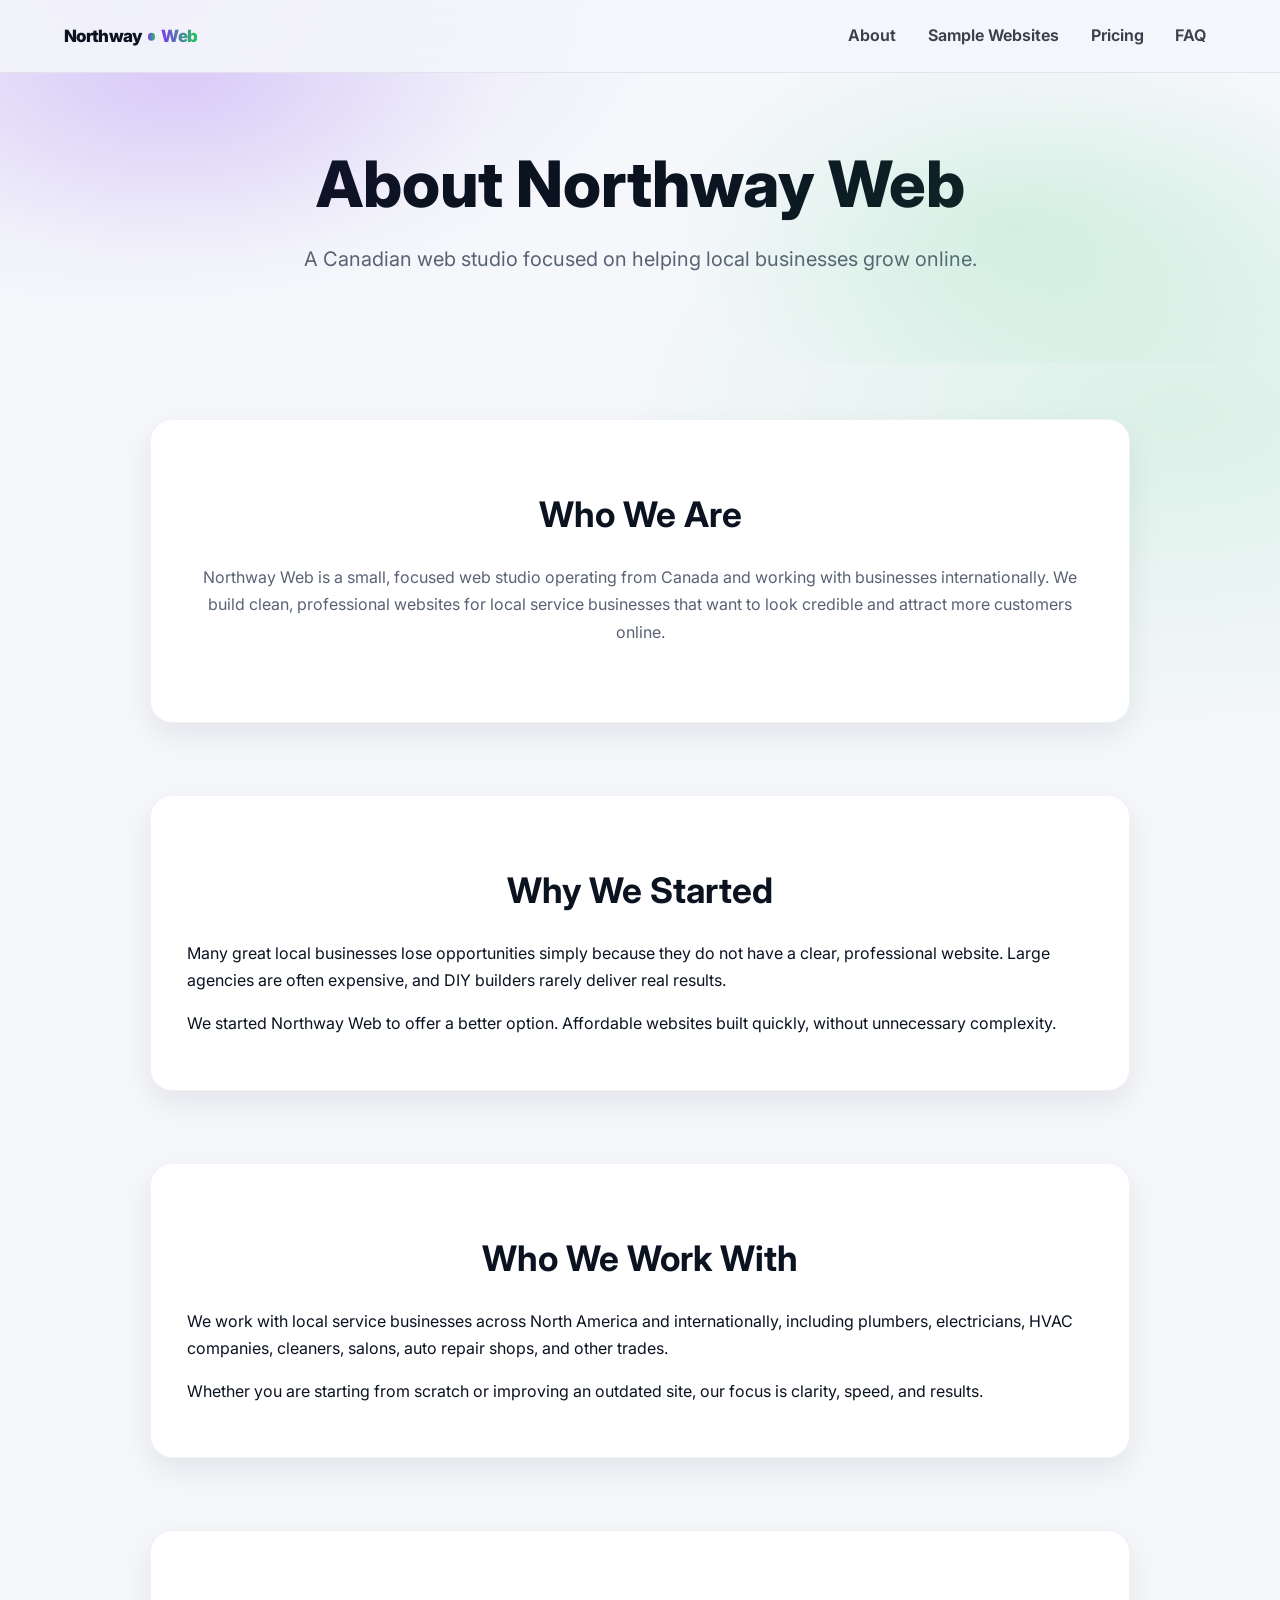
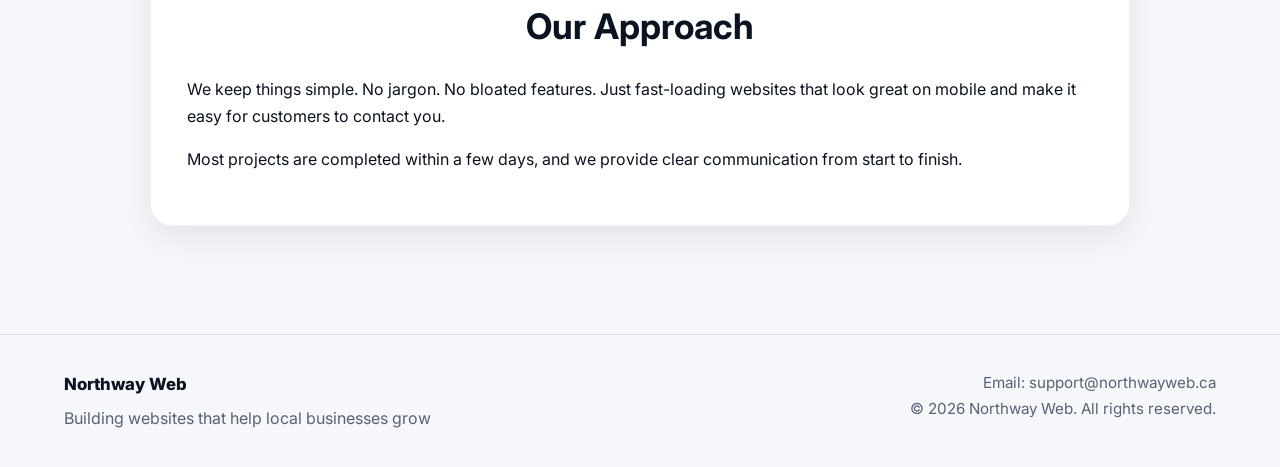
==== about.html @ 0ed3ebfa "Replace header image logo with text wordmark" ====
<!DOCTYPE html>
<html lang="en">
<head>
  <meta charset="UTF-8">
  <meta name="viewport" content="width=device-width, initial-scale=1.0">
  <title>About Us | Northway Web</title>
  <link rel="canonical" href="https://northwayweb.ca/about.html" />
  <link rel="icon" type="image/png" href="/assets/northway-logo.png" />
  <link rel="apple-touch-icon" href="/assets/northway-logo.png" />
  <link rel="stylesheet" href="css/styles.css?v=20260130-01">
</head>
<body class="about-page">

  <div class="topbar">
    <nav class="top-nav" id="site-nav">
      <div class="container top-nav-inner">
        <a href="/" class="brand-logo" aria-label="Northway Web">
          <span class="brand-wordmark" aria-hidden="true">
            <span>Northway</span>
            <span class="wm-dot"></span>
            <span class="wm-accent">Web</span>
          </span>
          <span class="visually-hidden">Northway Web</span>
        </a>

        <button class="site-nav-toggle" type="button" aria-label="Open menu" aria-expanded="false" aria-controls="site-nav-menu">
          <span class="site-nav-toggle-bars" aria-hidden="true"></span>
        </button>

        <div class="site-nav-drawer" id="site-nav-menu">
          <div class="site-nav-links" aria-label="Primary">
            <a href="/about.html">About</a>
            <a href="/#demo-websites">Sample Websites</a>
            <a href="/#pricing">Pricing</a>
            <a href="/#faq">FAQ</a>
          </div>
        </div>
      </div>
    </nav>
  </div>

  <header class="hero">
    <div class="container">
      <h1>About Northway Web</h1>
      <p class="supporting">
        A Canadian web studio focused on helping local businesses grow online.
      </p>
    </div>
  </header>

  <main>

    <section>
      <div class="container">
        <h2>Who We Are</h2>
        <p class="section-intro wide">
          Northway Web is a small, focused web studio operating from Canada and working with businesses internationally.
          We build clean, professional websites for local service businesses
          that want to look credible and attract more customers online.
        </p>
      </div>
    </section>

    <section>
      <div class="container">
        <h2>Why We Started</h2>
        <p>
          Many great local businesses lose opportunities simply because they do not
          have a clear, professional website. Large agencies are often expensive,
          and DIY builders rarely deliver real results.
        </p>
        <p>
          We started Northway Web to offer a better option.
          Affordable websites built quickly, without unnecessary complexity.
        </p>
      </div>
    </section>

    <section>
      <div class="container">
        <h2>Who We Work With</h2>
        <p>
          We work with local service businesses across North America and internationally,
          including plumbers, electricians, HVAC companies, cleaners,
          salons, auto repair shops, and other trades.
        </p>
        <p>
          Whether you are starting from scratch or improving an outdated site,
          our focus is clarity, speed, and results.
        </p>
      </div>
    </section>

    <section>
      <div class="container">
        <h2>Our Approach</h2>
        <p>
          We keep things simple. No jargon. No bloated features.
          Just fast-loading websites that look great on mobile
          and make it easy for customers to contact you.
        </p>
        <p>
          Most projects are completed within a few days,
          and we provide clear communication from start to finish.
        </p>
      </div>
    </section>

  </main>

  <footer class="footer" id="footer">
  <div class="container">
    <div class="foot">
      <div class="foot-left">
        <div class="footer-brand">Northway Web</div>
        <div class="footer-tagline">
          Building websites that help local businesses grow
        </div>
      </div>

      <div class="foot-right">
        <div class="footer-contact">Email: support@northwayweb.ca</div>
        <div class="footer-location">
          © <span id="year"></span> Northway Web. All rights reserved.
        </div>
      </div>
    </div>
  </div>
</footer>

  <script src="js/main.js?v=20260129-09"></script>
</body>
</html>
---- css/styles.css ----
/* ===============================
   Northway Web — Premium Agency CSS (FINAL)
   =============================== */

/* Fonts */
@import url('https://fonts.googleapis.com/css2?family=Inter:wght@400;500;600;700;800&display=swap');

/* Root Variables */
:root {
  --primary: #0b1220;
  --primary-dark: #071824;
  --accent: #7c3aed;
  --accent-dark: #5b21b6;
  --accent-rgb: 124, 58, 237;
  --accent2: #22c55e;
  --accent2-rgb: 34, 197, 94;
  --bg: #f5f7fb;
  --surface: rgba(255,255,255,0.86);
  --surface-solid: #ffffff;
  --border: rgba(15,23,42,0.10);
  --white: #ffffff;
  --text: #0b1220;
  --muted: rgba(75,85,104,0.92);
  --radius: 18px;
  --shadow-sm: 0 12px 32px rgba(2,8,23,0.08);
  --shadow-md: 0 18px 50px rgba(2,8,23,0.10);
  --shadow-lg: 0 24px 70px rgba(2,8,23,0.14);
}

/* Reset */
*,
*::before,
*::after {
  box-sizing: border-box;
}

html { scroll-behavior: smooth; }

.visually-hidden {
  position: absolute !important;
  width: 1px;
  height: 1px;
  padding: 0;
  margin: -1px;
  overflow: hidden;
  clip: rect(0, 0, 0, 0);
  white-space: nowrap;
  border: 0;
}

body {
  margin: 0;
  font-family: 'Inter', system-ui, sans-serif;
  background:
    radial-gradient(900px 520px at 10% 0%, rgba(var(--accent-rgb),0.14), transparent 60%),
    radial-gradient(900px 520px at 92% 20%, rgba(var(--accent2-rgb),0.12), transparent 62%),
    var(--bg);
  color: var(--text);
  line-height: 1.7;
  -webkit-font-smoothing: antialiased;
  -moz-osx-font-smoothing: grayscale;
  text-rendering: optimizeLegibility;
}

/* Container */
.container {
  max-width: 1200px;
  margin: 0 auto;
  padding: 0 1.5rem;
}

/* ===============================
   HERO
   =============================== */
.hero {
  background: transparent;
  color: var(--text);
  text-align: left;
  padding: 4.6rem 0 3.8rem;
  position: relative;
  overflow: hidden;
}

.hero::before {
  content: "";
  position: absolute;
  inset: -30px;
  background:
    radial-gradient(520px 300px at 16% 12%, rgba(var(--accent-rgb),0.14), transparent 60%),
    radial-gradient(560px 320px at 78% 52%, rgba(var(--accent2-rgb),0.12), transparent 62%);
  pointer-events: none;
}

.hero-grid {
  display: grid;
  grid-template-columns: 1.05fr 0.95fr;
  gap: 2rem;
  align-items: center;
}

.hero-copy {
  position: relative;
  z-index: 1;
}

.hero-panel {
  position: relative;
  z-index: 1;
  width: 100%;
  max-width: 100%;
  justify-self: end;
  border-radius: calc(var(--radius) + 10px);
  border: 1px solid var(--border);
  background: linear-gradient(180deg, rgba(255,255,255,0.92), rgba(255,255,255,0.70));
  box-shadow: var(--shadow-lg);
  overflow: hidden;
  aspect-ratio: 16 / 10;
}

@media (min-width: 1100px) {
  .hero-grid.container {
    max-width: 1320px;
  }

  .hero-panel {
    width: calc(100% + 56px);
    transform: translateX(28px);
  }
}

.hero-panel::before {
  content: "";
  position: absolute;
  inset: 0;
  background:
    radial-gradient(420px 220px at 22% 12%, rgba(var(--accent-rgb),0.16), transparent 62%),
    radial-gradient(420px 240px at 78% 74%, rgba(var(--accent2-rgb),0.12), transparent 62%);
  opacity: 0.95;
  pointer-events: none;
}

.hero-mock {
  position: absolute;
  left: 50%;
  top: 50%;
  width: calc(100% - 36px);
  aspect-ratio: 16 / 10;
  transform: translate(-50%, -50%);
  border-radius: 22px;
  border: 1px solid rgba(15,23,42,0.10);
  background:
    linear-gradient(180deg, rgba(255,255,255,0.92), rgba(255,255,255,0.62));
  box-shadow: 0 18px 60px rgba(2,8,23,0.14);
  overflow: hidden;
  transition: opacity 420ms ease;
}

.hero-panel.has-hero-images .hero-mock {
  opacity: 0;
}

.hero-rotator {
  position: absolute;
  left: 50%;
  top: 50%;
  width: calc(100% - 36px);
  aspect-ratio: 16 / 10;
  transform: translate(-50%, -50%);
  border-radius: 22px;
  overflow: hidden;
  border: 1px solid rgba(15,23,42,0.10);
  z-index: 0;
  background: rgba(255,255,255,0.65);
}

.hero-rotator::after {
  content: "";
  position: absolute;
  inset: 0;
  background:
    radial-gradient(520px 240px at 20% 20%, rgba(var(--accent-rgb),0.16), transparent 60%),
    radial-gradient(520px 240px at 80% 70%, rgba(var(--accent2-rgb),0.12), transparent 60%);
  pointer-events: none;
  opacity: 0.65;
}

.hero-rotator-img {
  position: absolute;
  inset: 0;
  width: 100%;
  height: 100%;
  object-fit: cover;
  opacity: 0;
  transition: opacity 900ms ease;
}

.hero-rotator-img.is-active {
  opacity: 1;
}

.hero-mock::before {
  content: "";
  position: absolute;
  inset: 0;
  background:
    radial-gradient(520px 220px at 20% 20%, rgba(var(--accent2-rgb),0.12), transparent 60%),
    radial-gradient(520px 240px at 80% 70%, rgba(var(--accent-rgb),0.14), transparent 60%);
  pointer-events: none;
}

.hero-mock .mock-top {
  height: 46px;
  border-bottom: 1px solid rgba(15,23,42,0.08);
  background: rgba(255,255,255,0.70);
}

.hero-mock .mock-body {
  padding: 18px;
  display: grid;
  gap: 12px;
}

.hero-mock .mock-line {
  height: 12px;
  border-radius: 999px;
  background: rgba(15,23,42,0.10);
}

.hero-mock .mock-line.short { width: 58%; }
.hero-mock .mock-line.med { width: 78%; }
.hero-mock .mock-line.long { width: 92%; }

.topbar {
  position: -webkit-sticky;
  position: sticky;
  top: 0;
  left: 0;
  right: 0;
  z-index: 60;
  width: 100%;
  backdrop-filter: blur(12px);
  background: rgba(245,247,251,0.78);
  border-bottom: 1px solid rgba(15,23,42,0.08);
}

.top-nav {
  position: relative;
  padding: 0.95rem 0;
}

.top-nav-inner {
  display: flex;
  align-items: center;
  justify-content: space-between;
  gap: 1rem;
}

.site-nav-drawer {
  display: flex;
  align-items: center;
  justify-content: flex-end;
}

.site-nav-links {
  display: flex;
  align-items: center;
  gap: 0.75rem;
}

.site-nav-links a {
  color: rgba(11,18,32,0.80);
  text-decoration: none;
  font-weight: 650;
  padding: 0.38rem 0.55rem;
  border-radius: 12px;
  background: transparent;
  border: 1px solid transparent;
}

.site-nav-links a:hover,
.site-nav-links a:focus-visible {
  background: rgba(255,255,255,0.70);
  border-color: rgba(15,23,42,0.12);
  outline: none;
}

.site-nav-toggle {
  display: none;
  align-items: center;
  justify-content: center;
  width: 46px;
  height: 46px;
  border-radius: 16px;
  border: 1px solid rgba(15,23,42,0.14);
  background: rgba(255,255,255,0.76);
  padding: 0;
  cursor: pointer;
}

.site-nav-toggle:hover {
  box-shadow: 0 14px 38px rgba(2,8,23,0.10);
}

.site-nav-toggle-bars {
  position: relative;
  width: 20px;
  height: 2px;
  background: rgba(11,18,32,0.86);
  border-radius: 999px;
  transition: background 180ms ease;
}

.site-nav-toggle-bars::before,
.site-nav-toggle-bars::after {
  content: "";
  position: absolute;
  left: 0;
  width: 20px;
  height: 2px;
  background: rgba(11,18,32,0.86);
  border-radius: 999px;
  transition: transform 180ms ease, top 180ms ease;
}

.site-nav-toggle-bars::before { top: -6px; }
.site-nav-toggle-bars::after { top: 6px; }

#site-nav.is-open .site-nav-toggle-bars { background: transparent; }
#site-nav.is-open .site-nav-toggle-bars::before { top: 0; transform: rotate(45deg); }
#site-nav.is-open .site-nav-toggle-bars::after { top: 0; transform: rotate(-45deg); }

.nav-actions {
  display: flex;
  align-items: center;
  justify-content: flex-end;
  gap: 1rem;
}

.brand-logo {
  color: var(--text);
  text-decoration: none;
  font-weight: 800;
  letter-spacing: -0.03em;
  white-space: nowrap;
  padding: 0.2rem 0;
  border-radius: 12px;
  background: transparent;
  border: 0;
  line-height: 1.1;
  display: inline-flex;
  align-items: center;
  justify-self: start;
  align-self: center;
  gap: 0.55rem;
}

.brand-wordmark {
  display: inline-flex;
  align-items: baseline;
  gap: 0.38rem;
  font-size: 1.06rem;
  font-weight: 850;
  letter-spacing: -0.04em;
}

.brand-wordmark .wm-accent {
  background: linear-gradient(90deg, var(--accent), rgba(var(--accent2-rgb), 1));
  -webkit-background-clip: text;
  background-clip: text;
  color: transparent;
}

.brand-wordmark .wm-dot {
  display: inline-block;
  width: 0.45em;
  height: 0.45em;
  border-radius: 999px;
  background: linear-gradient(90deg, var(--accent), rgba(var(--accent2-rgb), 1));
  transform: translateY(-0.08em);
}

.brand-logo-img {
  width: 38px;
  height: 38px;
  display: block;
  border-radius: 10px;
}

.brand-logo:hover,
.brand-logo:focus-visible {
  box-shadow: 0 14px 38px rgba(2,8,23,0.10);
  outline: none;
}

.nav-btn {
  padding: 0.55rem 1.4rem;
  border-radius: 999px;
  background: rgba(255,255,255,0.12);
  color: white;
  font-weight: 600;
  border: 2px solid rgba(255,255,255,0.25);
  text-decoration: none;
  transition: all 0.25s ease;
  min-width: 112px;
  text-align: center;
  line-height: 1.15;
  display: inline-flex;
  align-items: center;
  justify-content: center;
  height: 40px;
}

.nav-btn:hover,
.nav-btn:focus-visible {
  background: var(--accent);
  border-color: var(--accent-dark);
  outline: none;
}

@media (max-width: 600px) {
  .top-nav {
    padding: 0.85rem 0;
  }

  .brand-logo {
    font-size: 0.98rem;
    padding: 0.2rem 0;
  }

  .brand-wordmark {
    font-size: 1.02rem;
  }

  .brand-logo-img {
    width: 34px;
    height: 34px;
  }

  .top-nav-inner {
    display: grid;
    grid-template-columns: 1fr auto;
    align-items: center;
    gap: 0.75rem;
  }

  .site-nav-toggle {
    display: inline-flex;
  }

  .site-nav-drawer {
    grid-column: 1 / -1;
    display: none;
    padding: 0.85rem 0 0.25rem;
    margin-top: 0.35rem;
    border-top: 1px solid rgba(15,23,42,0.10);
    flex-direction: column;
    align-items: center;
    gap: 0.8rem;
  }

  #site-nav.is-open .site-nav-drawer {
    display: flex;
  }

  .site-nav-links {
    flex-direction: column;
    align-items: center;
    width: 100%;
    gap: 0.65rem;
  }
}

.hero h1 {
  font-size: clamp(2.4rem, 5vw, 4rem);
  font-weight: 800;
  line-height: 1.18;
  max-width: 900px;
  margin: 0 0 1.25rem;
}

.hero .supporting {
  font-size: 1.25rem;
  color: rgba(75,85,104,0.92);
  max-width: 760px;
  margin: 0 0 1.65rem;
}

@media (min-width: 901px) {
  .about-page header.hero {
    text-align: center;
  }

  .about-page header.hero h1,
  .about-page header.hero .supporting {
    margin-left: auto;
    margin-right: auto;
    text-align: center;
  }
}

/* CTA */
.cta-group {
  display: flex;
  justify-content: flex-start;
  gap: 1.2rem;
  flex-wrap: wrap;
}

.cta-primary,
.cta-secondary {
  padding: 1rem 2.4rem;
  border-radius: 999px;
  font-weight: 600;
  text-decoration: none;
  transition: all 0.3s ease;
}

.cta-primary {
  background: linear-gradient(135deg, var(--accent), var(--accent2));
  color: white;
  box-shadow: 0 18px 48px rgba(var(--accent-rgb),0.18);
}

button.cta-primary {
  cursor: pointer;
}

.cta-primary:hover {
  transform: translateY(-3px);
}

.cta-secondary {
  border: 1px solid rgba(15,23,42,0.14);
  color: rgba(11,18,32,0.88);
  background: rgba(255,255,255,0.76);
}

 .cta-secondary:hover {
  transform: translateY(-3px);
  box-shadow: 0 14px 38px rgba(2,8,23,0.10);
 }

/* Hero trust */
.hero-trust {
  margin-top: 1.6rem;
  display: flex;
  gap: 1rem;
  justify-content: flex-start;
  flex-wrap: wrap;
  font-size: 0.95rem;
  opacity: 0.9;
}

@media (max-width: 600px) {
  .hero-trust {
    margin-top: 1.25rem;
    gap: 0.6rem 0.9rem;
    font-size: 0.9rem;
  }
}

/* ===============================
   SECTIONS
   =============================== */
section {
  padding: 5rem 0;
  position: relative;
}

section + section::before {
  content: "";
  position: absolute;
  top: 0;
  left: 50%;
  transform: translateX(-50%);
  width: 72px;
  height: 1px;
  background: rgba(15,47,68,0.08);
}

h2 {
  font-size: 2.2rem;
  margin-bottom: 1.2rem;
  color: var(--primary);
}

h3 {
  color: var(--primary);
  margin: 0 0 0.75rem;
}

.section-intro {
  max-width: 900px;
  color: var(--muted);
  margin-bottom: 2.5rem;
}

.section-intro.wide {
  max-width: 1000px;
}

section:not(.contact) > .container > h2 {
  text-align: center;
}

section:not(.contact) > .container > .section-intro {
  margin-left: auto;
  margin-right: auto;
  text-align: center;
}

.how-it-works h2,
.how-it-works .section-intro {
  text-align: center;
  margin-left: auto;
  margin-right: auto;
}

.contact h2,
.contact .section-intro {
  text-align: left;
  margin-left: 0;
  margin-right: 0;
}

.contact.contact-premium h2,
.contact.contact-premium .section-intro {
  text-align: center;
  margin-left: auto;
  margin-right: auto;
}

.contact-premium .contact-header {
  text-align: center;
  margin-bottom: 1.25rem;
}

.contact-premium .contact-surface {
  background: linear-gradient(180deg, rgba(255,255,255,0.96), rgba(255,255,255,0.9));
  border: 1px solid var(--border);
  border-radius: 22px;
  box-shadow: var(--shadow-lg);
  padding: 1.25rem;
  max-width: 780px;
  margin-left: auto;
  margin-right: auto;
}

.contact-premium .contact-layout {
  display: grid;
  grid-template-columns: 1fr;
  gap: 1.25rem;
  align-items: start;
  justify-items: center;
}

.contact-premium .contact-form-wrap {
  background: white;
  border: 1px solid var(--border);
  border-radius: 18px;
  box-shadow: var(--shadow-sm);
  padding: 1.35rem;
  width: 100%;
  max-width: 720px;
}

.contact-premium .form-grid {
  display: grid;
  grid-template-columns: 1fr 1fr;
  gap: 1rem;
}

.contact-premium .form-group {
  margin-bottom: 0;
}

.contact-premium .form-group--full {
  grid-column: 1 / -1;
}

.contact-premium .contact-actions {
  width: 100%;
  display: flex;
  flex-direction: column;
  align-items: center;
  gap: 0.85rem;
}

.contact-premium .contact-actions button[type="submit"] {
  width: 100%;
  display: block;
  max-width: 420px;
}

.contact-premium .math-challenge {
  width: 100%;
  max-width: 420px;
}

.contact-premium .math-label {
  margin-bottom: 0.4rem;
}

.contact-premium .math-row {
  display: grid;
  grid-template-columns: auto 130px;
  gap: 0.75rem;
  align-items: center;
}

.contact-premium #math-answer {
  width: 100%;
}

.contact-premium .math-question {
  font-weight: 700;
  color: var(--primary);
}

.contact-premium .contact-note {
  display: block;
  margin-top: 0.65rem;
  text-align: center;
  color: #6b7c8f;
}

.contact-premium #form-status {
  margin-top: 0.9rem;
}

.contact-premium #form-status.form-status {
  width: 100%;
  max-width: 420px;
}

.contact-premium #form-status.form-status--success .form-success {
  background: linear-gradient(180deg, rgba(var(--accent-rgb),0.10), rgba(255,255,255,0.95));
  border: 1px solid rgba(var(--accent-rgb),0.25);
  border-radius: 16px;
  padding: 1rem 1.05rem;
  color: rgba(11,18,32,0.92);
  animation: formFadeUp 360ms ease-out both;
}

.contact-premium #form-status .form-success__title {
  font-weight: 800;
  font-size: 1.05rem;
  letter-spacing: -0.01em;
  display: flex;
  align-items: center;
  gap: 0.45rem;
}

.contact-premium #form-status .form-success__text {
  margin-top: 0.35rem;
  color: rgba(75,85,104,0.92);
  line-height: 1.55;
}

.contact-premium #form-status .form-flower {
  display: inline-block;
  transform-origin: 50% 70%;
  animation: flowerPop 700ms cubic-bezier(.2,.9,.2,1) both;
}

@keyframes formFadeUp {
  from {
    opacity: 0;
    transform: translateY(8px);
  }
  to {
    opacity: 1;
    transform: translateY(0);
  }
}

@keyframes flowerPop {
  0% {
    transform: scale(0.6) rotate(-10deg);
    filter: blur(1px);
  }
  55% {
    transform: scale(1.25) rotate(10deg);
    filter: blur(0);
  }
  100% {
    transform: scale(1) rotate(0deg);
  }
}

.thanks-page .hero {
  padding: 6.25rem 0 4.5rem;
}

.thanks-page {
  min-height: 100vh;
  display: flex;
  flex-direction: column;
}

.thanks-page .hero {
  flex: 1 0 auto;
}

.thanks-page .footer {
  margin-top: auto;
}

.thanks-page h1 {
  display: flex;
  align-items: center;
  justify-content: center;
  gap: 0.55rem;
}

.thanks-page .thanks-flower {
  display: inline-block;
  transform-origin: 50% 70%;
  animation: flowerPop 700ms cubic-bezier(.2,.9,.2,1) both;
}

.thanks-page .thanks-actions {
  margin-top: 1.6rem;
  display: flex;
  gap: 0.85rem;
  justify-content: center;
  flex-wrap: wrap;
}

.thanks-page .cta-secondary {
  display: inline-flex;
  align-items: center;
  justify-content: center;
  padding: 0.95rem 1.35rem;
  border-radius: 999px;
  border: 1px solid rgba(15,47,68,0.16);
  background: rgba(255,255,255,0.85);
  color: #18405a;
  text-decoration: none;
}

.contact-premium .contact-aside {
  background: rgba(255,255,255,0.7);
  border: 1px solid rgba(15,47,68,0.06);
  border-radius: 18px;
  padding: 1.35rem;
}

.contact-premium .contact-aside h3 {
  margin-top: 0;
}

.contact-premium .contact-points {
  margin: 0.8rem 0 0;
  padding-left: 1.1rem;
}

@media (max-width: 900px) {
  section {
    padding: 4.25rem 0;
  }

  h2 {
    font-size: 1.9rem;
  }

  .contact-premium .contact-layout {
    grid-template-columns: 1fr;
  }

  .hero-grid {
    grid-template-columns: 1fr;
  }

  .hero-panel {
    justify-self: center;
  }
}

@media (max-width: 600px) {
  .contact-premium .contact-surface {
    padding: 1rem;
    margin-left: auto;
    margin-right: auto;
  }

  .contact-premium .contact-form-wrap,
  .contact-premium .contact-aside {
    padding: 1.1rem;
  }

  .contact-premium .form-grid {
    grid-template-columns: 1fr;
  }

  .contact-premium .math-row {
    grid-template-columns: auto 110px;
  }
}

@media (max-width: 600px) {
  section {
    padding: 3.75rem 0;
  }

  .hero {
    padding: 5rem 0 4.1rem;
    text-align: center;
  }

  .hero-copy {
    text-align: center;
  }

  .hero h1 {
    font-size: 2.05rem;
    line-height: 1.18;
    margin-bottom: 1.05rem;
  }

  .hero .supporting {
    font-size: 1rem;
    line-height: 1.5;
    margin-bottom: 1.7rem;
  }

  .section-intro,
  .section-intro.wide {
    margin-left: auto;
    margin-right: auto;
    text-align: center;
  }

  .cta-primary,
  .cta-secondary {
    width: 100%;
    max-width: 360px;
    text-align: center;
  }

  .cta-group {
    justify-content: center;
  }

  .hero-trust {
    justify-content: center;
  }
}

@media (prefers-reduced-motion: reduce) {
  html { scroll-behavior: auto; }
  .reveal { transition: none; }
  .site-nav-toggle-bars,
  .site-nav-toggle-bars::before,
  .site-nav-toggle-bars::after { transition: none; }
  .cta-primary,
  .cta-secondary { transition: none; }
  .hero-mock,
  .hero-rotator-img { transition: none; }
  .who-card,
  .service-card,
  .pricing-item,
  .demo-card,
  .testimonial-card,
  .steps li { transition: none; }
  .who-card:hover,
  .service-card:hover,
  .pricing-item:hover,
  .demo-card:hover,
  .testimonial-card:hover,
  .steps li:hover { transform: none; }
}

/* ===============================
   WHO WE HELP — FINAL
   =============================== */
.who-we-help {
  background: linear-gradient(
    180deg,
    rgba(var(--accent-rgb),0.06),
    rgba(var(--accent-rgb),0.02)
  );
}

.who-we-help .container {
  background: linear-gradient(
    180deg,
    rgba(var(--accent-rgb),0.05),
    rgba(var(--accent-rgb),0.02)
  );
  border-radius: 22px;
  padding: 3rem 1.5rem;
}

.who-we-help h2 {
  text-align: center;
}

.who-header {
  max-width: 820px;
  margin: 0 auto 2.5rem;
  text-align: center;
}

.who-header .section-intro {
  margin-left: auto;
  margin-right: auto;
  text-align: center;
}

.who-grid {
  display: grid;
  grid-template-columns: repeat(3, 1fr);
  gap: 1.5rem;
  margin-top: 2.5rem;
  align-items: stretch;
}

.who-grid .who-card:last-child {
  grid-column: 2;
}

.who-card {
  background: white;
  border-radius: 18px;
  padding: 2rem 1.5rem;
  text-align: center;
  font-weight: 600;
  color: var(--primary);
  box-shadow: var(--shadow-sm);
  transition: transform 0.25s ease, box-shadow 0.25s ease;
  border: 1px solid var(--border);
  position: relative;
  overflow: hidden;
  transform: translateZ(0);
  letter-spacing: -0.01em;
}

.who-card::before {
  content: "";
  position: absolute;
  inset: 0;
  background: radial-gradient(500px 160px at 50% 0%, rgba(var(--accent-rgb),0.10), transparent 60%);
  opacity: 0.9;
  pointer-events: none;
}

.who-card::after {
  content: "";
  position: absolute;
  top: 0;
  left: 0;
  right: 0;
  height: 3px;
  background: linear-gradient(90deg, rgba(var(--accent-rgb),0.0), rgba(var(--accent-rgb),0.9), rgba(var(--accent-rgb),0.0));
  opacity: 0.65;
}

.who-card:hover {
  transform: translateY(-6px);
  box-shadow: var(--shadow-md);
}

/* Responsive Who We Help */
@media (max-width: 900px) {
  .who-grid { grid-template-columns: repeat(2, 1fr); }
  .who-grid .who-card:last-child {
    grid-column: 1 / -1;
    max-width: 360px;
    justify-self: center;
  }
  .who-we-help h2,
  .who-we-help .section-intro {
    text-align: center;
    margin-left: auto;
    margin-right: auto;
  }
}

@media (max-width: 500px) {
  .who-grid { grid-template-columns: 1fr; }
  .who-grid .who-card:last-child {
    grid-column: auto;
    max-width: none;
    justify-self: stretch;
  }
  .who-card {
    padding: 1.4rem 1.1rem;
    border-radius: 16px;
  }
}

.about-page main {
  padding: 1.25rem 0 4.5rem;
}

.about-page main section {
  padding: 2.25rem 0;
}

.about-page main section + section::before {
  display: none;
}

.about-page main section .container {
  max-width: 980px;
  background: white;
  border: 1px solid rgba(15,47,68,0.06);
  border-radius: 22px;
  box-shadow: var(--shadow-sm);
  padding: 2.25rem 2.25rem;
}

@media (max-width: 600px) {
  .about-page main {
    padding: 0.75rem 0 4rem;
  }

  .about-page main section {
    padding: 1.5rem 0;
  }

  .about-page main section .container {
    padding: 1.6rem 1.3rem;
    border-radius: 18px;
  }
}

/* ===============================
   CARDS (Services, Pricing, Demos)
   =============================== */
.services,
.pricing-table,
.demos {
  display: grid;
  grid-template-columns: repeat(auto-fit, minmax(260px, 1fr));
  gap: 2rem;
  align-items: stretch;
  margin-top: 2.5rem;
}

.service-card,
.pricing-item,
.demo-card {
  background: white;
  border-radius: var(--radius);
  padding: 2.2rem;
  box-shadow: var(--shadow-sm);
  transition: transform 240ms ease, box-shadow 240ms ease, border-color 240ms ease;
  border: 1px solid var(--border);
  position: relative;
  overflow: hidden;
  transform: translateZ(0);
}

.service-card::after {
  content: "";
  position: absolute;
  inset: 0;
  background: radial-gradient(640px 240px at 50% 0%, rgba(var(--accent-rgb),0.10), transparent 62%);
  pointer-events: none;
}

.pricing-item {
  display: flex;
  flex-direction: column;
}

.pricing-item h3 {
  margin-top: 0;
}

 .pricing-item::after,
 .demo-card::after {
  content: "";
  position: absolute;
  inset: 0;
  background: radial-gradient(600px 220px at 50% 0%, rgba(var(--accent-rgb),0.10), transparent 65%);
  pointer-events: none;
 }

 .demo-card {
  text-align: center;
 }

 .demo-card {
  display: block;
  color: inherit;
  text-decoration: none;
  cursor: pointer;
 }

 .demo-card:visited {
  color: inherit;
 }

 .demo-card::before {
  content: "";
  position: absolute;
  top: 0;
  left: 0;
  right: 0;
  height: 4px;
  background: linear-gradient(90deg, var(--accent), var(--accent2));
 }

.service-card::before {
  content: "";
  position: absolute;
  top: 0;
  left: 0;
  right: 0;
  height: 4px;
  background: linear-gradient(90deg, var(--accent), var(--accent2));
}

.service-icon {
  display: flex;
  align-items: center;
  justify-content: center;
  width: 56px;
  height: 56px;
  margin: 0 auto 1.1rem;
  border-radius: 16px;
  background: rgba(var(--accent-rgb),0.10);
  color: var(--accent);
}

.service-icon svg {
  width: 28px;
  height: 28px;
  stroke: currentColor;
}

.service-card h3 {
  text-align: center;
}

.service-card p {
  color: var(--muted);
  text-align: center;
  margin: 0;
}

@media (max-width: 600px) {
  .service-card h3,
  .service-card p {
    text-align: center;
  }
}

.service-card:hover,
.pricing-item:hover,
.demo-card:hover {
  transform: translateY(-8px) scale(1.01);
  box-shadow: var(--shadow-lg);
}

@media (max-width: 600px) {
  .services,
  .pricing-table {
    align-items: stretch;
    grid-auto-rows: 1fr;
  }

  .service-card,
  .pricing-item,
  .demo-card {
    text-align: center;
    padding: 1.6rem 1.3rem;
    height: 100%;
  }

  .service-card {
    display: flex;
    flex-direction: column;
  }

  .service-card p {
    flex: 1 1 auto;
  }

  .service-icon {
    width: 52px;
    height: 52px;
    border-radius: 14px;
  }
}

/* ===============================
   PRICING CHECKMARKS
   =============================== */
.pricing-features {
  list-style: none;
  padding: 0;
  margin: 1.5rem 0;
  text-align: left;
  flex: 1 1 auto;
}

.pricing-features li {
  padding-left: 1.6rem;
  position: relative;
  margin-bottom: 0.7rem;
  text-align: left;
}

.pricing-features li::before {
  content: "✓";
  position: absolute;
  left: 0;
  color: var(--accent);
  font-weight: 700;
}

.price {
  font-size: 2rem;
  font-weight: 800;
  color: var(--primary);
  margin: 0.75rem 0 0;
}

.pricing-note {
  color: var(--muted);
  margin: 0.9rem 0 0;
  font-size: 0.95rem;
}

.pricing-item.popular {
  border: 2px solid rgba(var(--accent-rgb),0.35);
  box-shadow: 0 18px 60px rgba(var(--accent-rgb),0.14);
  transform: none;
}

@media (min-width: 901px) {
  .pricing-item {
    min-height: 520px;
  }
}

@media (max-width: 900px) {
  .pricing-item.popular {
    transform: none;
  }
}

.pricing-badge {
  position: absolute;
  top: 1.1rem;
  right: 1.1rem;
  padding: 0.35rem 0.85rem;
  border-radius: 999px;
  font-weight: 700;
  font-size: 0.75rem;
  color: white;
  background: linear-gradient(135deg, var(--accent), var(--accent2));
}

@media (max-width: 600px) {
  .pricing-badge {
    position: static;
    display: inline-flex;
    align-self: flex-start;
    margin-bottom: 0.65rem;
  }
}

.pricing-cta {
  display: inline-flex;
  justify-content: center;
  margin-top: 1.1rem;
  width: 100%;
}

@media (max-width: 600px) {
  .price {
    font-size: 1.8rem;
  }
}

/* ===============================
   FORMS (ACCESSIBILITY)
   =============================== */
input,
textarea {
  width: 100%;
  padding: 0.9rem 1rem;
  border-radius: 10px;
  border: 1px solid #cdd6e1;
  font-size: 1rem;
  transition: border-color 180ms ease, box-shadow 180ms ease, background 180ms ease;
}

input:focus-visible,
textarea:focus-visible,
a:focus-visible,
button:focus-visible {
  outline: 3px solid rgba(var(--accent-rgb),0.45);
  outline-offset: 2px;
}

label {
  display: block;
  margin-bottom: 0.45rem;
  font-weight: 600;
  color: var(--primary);
}

.form-group {
  margin-bottom: 1.1rem;
}

.char-count {
  margin-top: -0.35rem;
  margin-bottom: 1rem;
  font-size: 0.9rem;
  color: var(--muted);
  text-align: left;
}

input,
textarea {
  background: rgba(255,255,255,0.9);
}

input:hover,
textarea:hover {
  border-color: rgba(15,47,68,0.26);
}

input:focus-visible,
textarea:focus-visible {
  box-shadow: 0 0 0 4px rgba(var(--accent-rgb),0.16);
}

.contact:not(.contact-premium) form .netlify-recaptcha {
  max-width: 100%;
  overflow: hidden;
  display: flex;
  justify-content: center;
  align-items: center;
  width: 100%;
  margin: 0.15rem 0 1.65rem;
}

.contact:not(.contact-premium) form .netlify-recaptcha > * {
  width: fit-content;
  max-width: 100%;
  display: inline-block;
  flex: 0 0 auto;
  transform: none;
  transform-origin: 50% 0;
}

.contact:not(.contact-premium) form .netlify-recaptcha iframe {
  max-width: 100%;
  display: block;
}

.contact:not(.contact-premium) form {
  margin-top: 1.5rem;
}

.two-col {
  display: grid;
  grid-template-columns: 1.15fr 0.85fr;
  gap: 2.5rem;
  align-items: start;
}

.two-col > * {
  min-width: 0;
}

.trust-panel {
  background: white;
  border-radius: var(--radius);
  padding: 2rem;
  box-shadow: var(--shadow-sm);
  border: 1px solid rgba(15,47,68,0.06);
}

.contact:not(.contact-premium) form {
  background: white;
  border: 1px solid rgba(15,47,68,0.06);
  border-radius: 18px;
  box-shadow: var(--shadow-sm);
  padding: 1.6rem 1.6rem;
}

.contact:not(.contact-premium) button[type="submit"] {
  width: 100%;
  border: none;
  cursor: pointer;
}

@media (min-width: 601px) {
  .contact:not(.contact-premium) form .netlify-recaptcha > * {
    transform: scale(0.88);
    transform-origin: 50% 0;
  }

  .contact:not(.contact-premium) button[type="submit"] {
    display: block;
    max-width: 420px;
    margin-left: auto;
    margin-right: auto;
  }

  .contact:not(.contact-premium) small {
    text-align: center;
  }
}

.contact:not(.contact-premium) small {
  line-height: 1.5;
}

@media (max-width: 600px) {
  .contact:not(.contact-premium) form {
    padding: 1.25rem;
  }

  .contact:not(.contact-premium) button[type="submit"] {
    display: block;
    max-width: 304px;
    margin-left: auto;
    margin-right: auto;
  }

  .contact:not(.contact-premium) form .netlify-recaptcha {
    overflow: visible;
    display: block;
    width: 100%;
    max-width: 304px;
    margin-left: auto;
    margin-right: auto;
  }

  .contact:not(.contact-premium) form .netlify-recaptcha > * {
    width: 100%;
    max-width: 100%;
    display: block;
    margin-left: 0;
    margin-right: 0;
    transform: none;
  }

  .contact:not(.contact-premium) form .netlify-recaptcha .g-recaptcha,
  .contact:not(.contact-premium) form .netlify-recaptcha iframe {
    width: 100% !important;
    max-width: 100% !important;
    display: block !important;
    position: static !important;
    left: auto !important;
    right: auto !important;
    margin-left: auto !important;
    margin-right: auto !important;
    transform: none !important;
  }

  .contact:not(.contact-premium) small {
    text-align: center;
  }

  .contact h2,
  .contact .section-intro {
    text-align: center;
    margin-left: auto;
    margin-right: auto;
  }

  .contact .trust-panel p strong {
    font-size: 0.95rem;
    line-height: 1.35;
    display: inline-block;
  }
}

@media (max-width: 420px) {
  .contact form .netlify-recaptcha > * {
    transform: none;
  }
}

.trust-panel h3 {
  margin-top: 0;
}

.trust-panel ul {
  margin: 0.75rem 0 0;
  padding-left: 1.2rem;
}

@media (max-width: 900px) {
  .two-col {
    grid-template-columns: 1fr;
  }
}

@media (max-width: 600px) {
  .trust-panel {
    padding: 1.5rem;
  }
}

/* ===============================
   REVEAL ANIMATION
   =============================== */
.reveal {
  opacity: 0;
  transform: translateY(32px);
  transition: opacity 0.6s ease, transform 0.6s ease;
}

.reveal.visible {
  opacity: 1;
  transform: translateY(0);
}

.testimonial {
  background: linear-gradient(180deg, rgba(var(--accent-rgb),0.06), rgba(var(--accent-rgb),0.02));
}

.faq {
  background: linear-gradient(180deg, rgba(var(--accent-rgb),0.03), rgba(var(--accent-rgb),0.01));
}

.faq-accordion {
  max-width: 920px;
  margin: 0 auto;
  display: grid;
  gap: 1rem;
}

.faq-item {
  background: white;
  border-radius: 18px;
  border: 1px solid var(--border);
  box-shadow: var(--shadow-sm);
  overflow: hidden;
  position: relative;
}

.faq-item::after {
  content: "";
  position: absolute;
  inset: 0;
  background: radial-gradient(700px 240px at 50% 0%, rgba(var(--accent-rgb),0.10), transparent 60%);
  pointer-events: none;
  opacity: 0.7;
}

.faq-question {
  list-style: none;
  cursor: pointer;
  display: flex;
  align-items: center;
  justify-content: space-between;
  gap: 1rem;
  padding: 1.2rem 1.35rem;
  font-weight: 700;
  color: var(--primary);
  position: relative;
  z-index: 1;
}

.faq-question::-webkit-details-marker {
  display: none;
}

.faq-chevron {
  width: 10px;
  height: 10px;
  border-right: 2px solid rgba(15,47,68,0.65);
  border-bottom: 2px solid rgba(15,47,68,0.65);
  transform: rotate(45deg);
  transition: transform 220ms ease, border-color 220ms ease;
  flex: 0 0 auto;
}

.faq-item[open] .faq-chevron {
  transform: rotate(-135deg);
  border-color: rgba(var(--accent-rgb),0.95);
}

.faq-answer {
  padding: 0 1.35rem 1.25rem;
  color: var(--muted);
  position: relative;
  z-index: 1;
}

.faq-item[open] {
  box-shadow: var(--shadow-md);
  border-color: rgba(var(--accent-rgb),0.22);
}

.faq-question:focus-visible {
  outline: 3px solid rgba(var(--accent-rgb),0.45);
  outline-offset: 2px;
}

@media (max-width: 600px) {
  .faq-question {
    padding: 1.05rem 1.15rem;
    font-size: 1rem;
  }

  .faq-answer {
    padding: 0 1.15rem 1.1rem;
    font-size: 0.98rem;
    line-height: 1.55;
  }
}

.testimonial-card {
  max-width: 760px;
  margin: 0 auto;
  background: white;
  border-radius: 22px;
  padding: 2.6rem 3rem;
  box-shadow: var(--shadow-md);
  border: 1px solid var(--border);
  position: relative;
  overflow: hidden;
  transition: transform 0.35s ease, box-shadow 0.35s ease;
}

.testimonial-card::before {
  content: "“";
  position: absolute;
  top: -0.65rem;
  left: 50%;
  transform: translateX(-50%);
  font-size: 4rem;
  line-height: 1;
  color: rgba(var(--accent-rgb),0.55);
  pointer-events: none;
}

.testimonial-card::after {
  content: "";
  position: absolute;
  inset: 0;
  background: radial-gradient(700px 220px at 50% 0%, rgba(var(--accent-rgb),0.14), transparent 60%);
  opacity: 0.75;
  pointer-events: none;
}

.testimonial-card:hover {
  transform: translateY(-8px);
  box-shadow: var(--shadow-lg);
}

.testimonial-slider {
  max-width: 820px;
  margin: 0 auto;
  padding: 0.75rem;
  overflow: hidden;
}

.testimonial-track {
  display: flex;
  width: 100%;
  transform: translateX(0);
  transition: transform 700ms cubic-bezier(0.22, 1, 0.36, 1);
  will-change: transform;
}

.testimonial-slide {
  flex: 0 0 100%;
  padding: 0;
}

.testimonial-slide .testimonial-card {
  max-width: none;
}

.testimonial-dots {
  display: flex;
  justify-content: center;
  gap: 0.55rem;
  margin-top: 1.2rem;
}

.testimonial-dots .dot {
  width: 10px;
  height: 10px;
  border-radius: 999px;
  border: 1px solid rgba(255,255,255,0.0);
  background: rgba(15,47,68,0.18);
  cursor: pointer;
  transition: transform 180ms ease, background 180ms ease, width 180ms ease;
}

.testimonial-dots .dot[aria-current="true"] {
  width: 22px;
  background: linear-gradient(135deg, var(--accent), var(--accent-dark));
}

@media (prefers-reduced-motion: reduce) {
  .testimonial-track {
    transition: none;
  }
}

.testimonial-card blockquote {
  margin: 0;
  font-size: 1.1rem;
  color: var(--primary);
  position: relative;
  z-index: 1;
}

.testimonial-author {
  margin-top: 1.2rem;
  font-weight: 700;
  color: var(--primary);
  opacity: 0.85;
  position: relative;
  z-index: 1;
}

@media (max-width: 600px) {
  .testimonial-card {
    padding: 2rem 1.4rem;
    border-radius: 18px;
  }
  .testimonial-card blockquote {
    font-size: 0.95rem;
    display: block !important;
    line-clamp: unset !important;
    -webkit-line-clamp: unset !important;
    -webkit-box-orient: unset !important;
    overflow: visible !important;
  }
}

@media (max-width: 900px) {
  .testimonial-card {
    display: flex;
    flex-direction: column;
    min-height: 260px;
  }

  .testimonial-card blockquote {
    display: -webkit-box;
    line-clamp: 5;
    -webkit-line-clamp: 5;
    -webkit-box-orient: vertical;
    overflow: hidden;
  }

  .testimonial-author {
    margin-top: auto;
  }
}

.steps {
  margin: 1.75rem 0 0;
  padding: 0;
  list-style: none;
  text-align: left;
}

.steps li {
  background: linear-gradient(180deg, #ffffff, rgba(var(--accent-rgb),0.03));
  border: 1px solid var(--border);
  box-shadow: var(--shadow-sm);
  border-radius: 16px;
  padding: 1.1rem 1.2rem;
  margin-bottom: 1rem;
  display: flex;
  gap: 0.8rem;
  align-items: flex-start;
  position: relative;
  overflow: hidden;
  isolation: isolate;
  transition: transform 0.25s ease, box-shadow 0.25s ease, border-color 0.25s ease;
}

.steps li::after {
  content: "";
  position: absolute;
  inset: 0;
  background: radial-gradient(700px 220px at 50% 0%, rgba(var(--accent-rgb),0.12), transparent 60%);
  pointer-events: none;
  opacity: 0.85;
  z-index: 0;
}

.steps li:hover {
  transform: translateY(-4px);
  box-shadow: var(--shadow-md);
  border-color: rgba(var(--accent-rgb),0.22);
}

@media (max-width: 600px) {
  .steps li {
    padding: 0.95rem 1rem;
    font-size: 0.95rem;
    line-height: 1.35;
    min-height: 82px;
  }

  .steps li strong {
    display: inline-block;
    white-space: nowrap;
  }

  .steps li .step-text {
    display: -webkit-box;
    line-clamp: 2;
    -webkit-line-clamp: 2;
    -webkit-box-orient: vertical;
    overflow: hidden;
  }
}

.how-it-works .trust-panel ul {
  list-style: none;
  padding-left: 0;
}

.how-it-works .trust-panel li {
  position: relative;
  padding-left: 1.4rem;
  margin-bottom: 0.55rem;
}

.how-it-works .trust-panel li::before {
  content: "✓";
  position: absolute;
  left: 0;
  color: var(--accent);
  font-weight: 800;
}

.steps li::before {
  content: "✓";
  color: var(--accent);
  font-weight: 800;
  line-height: 1.2;
  margin-top: 0.05rem;
  flex: 0 0 auto;
  position: relative;
  z-index: 1;
}

.steps li strong {
  color: var(--primary);
  position: relative;
  z-index: 1;
  margin-right: 0.35rem;
}

.steps li .step-text {
  position: relative;
  z-index: 1;
  letter-spacing: -0.01em;
}

.demo-placeholder {
  background: linear-gradient(135deg, rgba(var(--accent-rgb),0.12), rgba(var(--accent2-rgb),0.06));
  border-radius: 16px;
  padding: 2.5rem 1.25rem;
  text-align: center;
  font-weight: 700;
  color: var(--primary);
}

.demo-title {
  font-weight: 800;
  letter-spacing: -0.02em;
}

.demo-cta {
  margin-top: 0.65rem;
  display: inline-flex;
  align-items: center;
  justify-content: center;
  font-weight: 700;
  font-size: 0.98rem;
  color: var(--accent-dark);
  text-decoration: underline;
  text-underline-offset: 4px;
  transition: transform 0.25s ease, color 0.25s ease;
}

.demo-card:hover .demo-cta {
  transform: translateX(3px);
  color: var(--accent);
}

.demo-card {
  padding: 1.7rem;
}

.demo-card:hover .demo-placeholder {
  transform: translateY(-2px);
}

.demo-placeholder {
  transition: transform 0.35s ease;
}

.demo-label {
  position: absolute;
  top: 1.1rem;
  right: 1.1rem;
  background: rgba(15,47,68,0.9);
  color: white;
  font-size: 0.75rem;
  font-weight: 700;
  padding: 0.35rem 0.7rem;
  border-radius: 999px;
}

/* ===============================
   FOOTER
   =============================== */
footer.footer {
  border-top: 1px solid var(--border);
  padding: 2.2rem 0;
  color: var(--muted);
  background: transparent;
}

footer.footer .foot {
  display: flex;
  align-items: flex-start;
  justify-content: space-between;
  gap: 1rem;
  flex-wrap: wrap;
}

footer.footer .foot-right {
  text-align: right;
}

.footer-brand {
  font-size: 1.05rem;
  font-weight: 800;
  color: var(--text);
}

.footer-tagline {
  margin: 0.35rem 0 0;
  color: var(--muted);
}

.footer-contact,
.footer-location {
  font-size: 0.95rem;
  color: var(--muted);
}

.footer-location {
  white-space: nowrap;
}

@media (max-width: 600px) {
  .footer-location {
    font-size: 0.86rem;
    white-space: normal;
  }
}

/* Force center alignment on tablet + mobile */
@media (max-width: 900px) {
  footer.footer .foot {
    justify-content: center;
    text-align: center;
  }

  footer.footer .foot-right {
    text-align: center;
  }
}

/* ===============================
   MOBILE TWEAKS
   =============================== */
@media (max-width: 600px) {
  h2 { text-align: center; }
  .cta-group {
    flex-direction: column;
    align-items: center;
  }
}
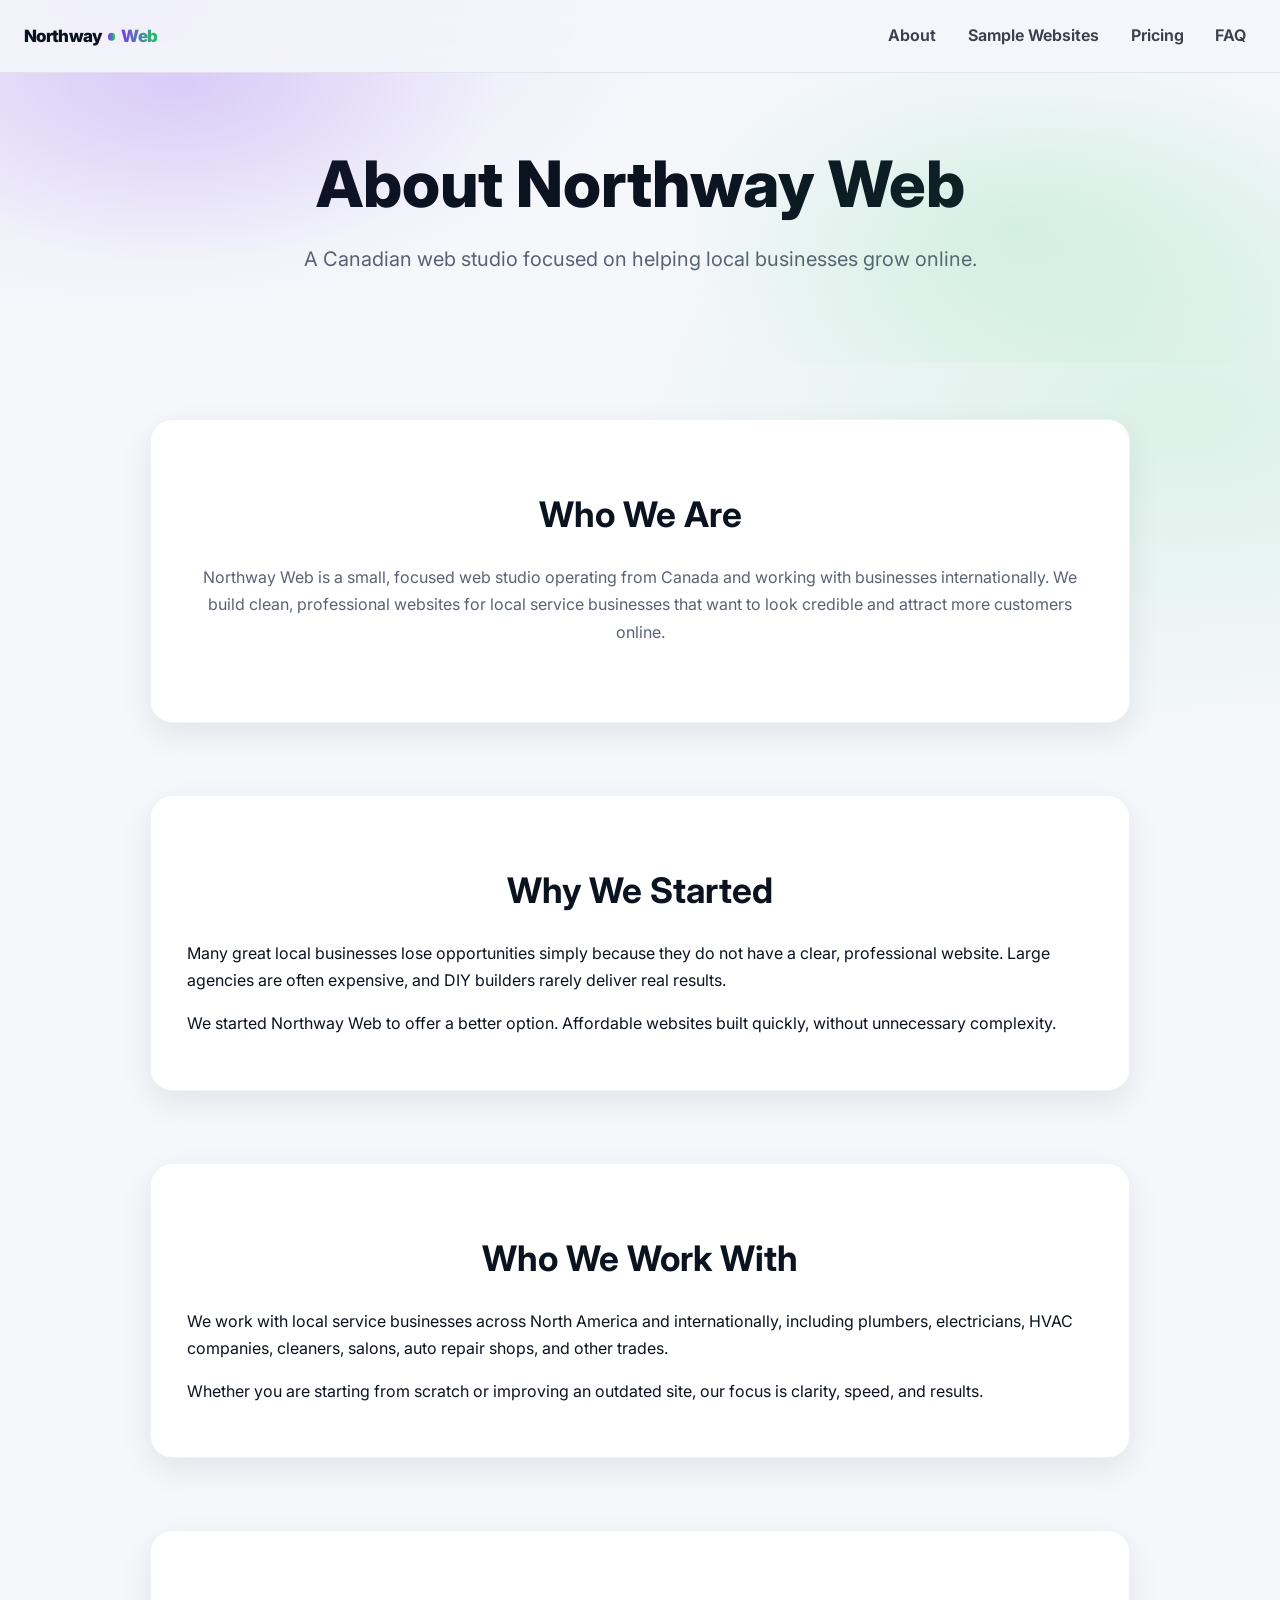
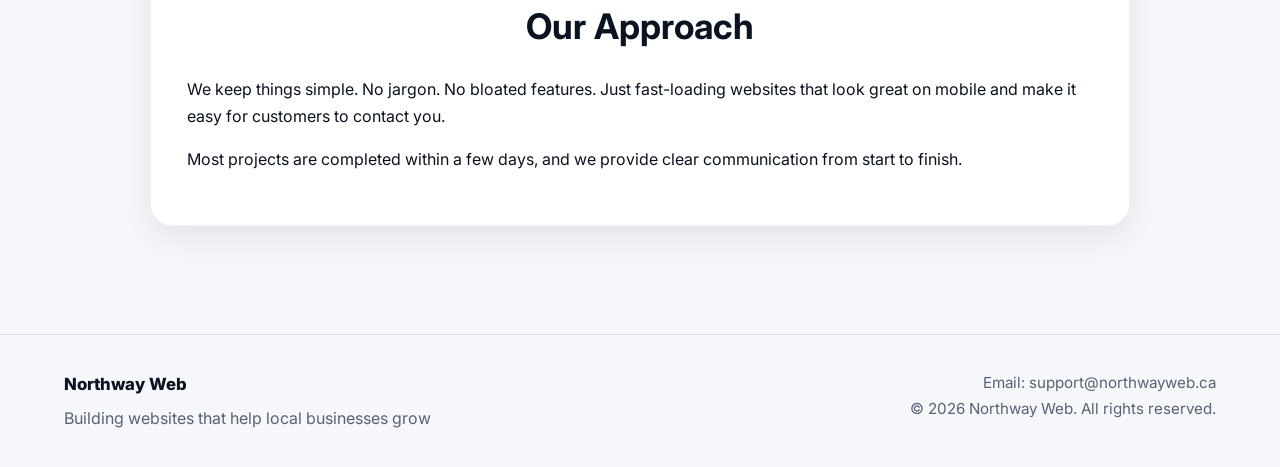
==== commit 598f362d: "Desktop nav flush alignment" ====
--- a/about.html
+++ b/about.html
@@ -7,7 +7,7 @@
   <link rel="canonical" href="https://northwayweb.ca/about.html" />
   <link rel="icon" type="image/png" href="/assets/northway-logo.png" />
   <link rel="apple-touch-icon" href="/assets/northway-logo.png" />
-  <link rel="stylesheet" href="css/styles.css?v=20260130-01">
+  <link rel="stylesheet" href="css/styles.css?v=20260130-04">
 </head>
 <body class="about-page">
 
@@ -128,6 +128,6 @@
   </div>
 </footer>
 
-  <script src="js/main.js?v=20260129-09"></script>
+  <script src="js/main.js?v=20260130-02"></script>
 </body>
 </html>
--- a/css/styles.css
+++ b/css/styles.css
@@ -69,6 +69,12 @@
   padding: 0 1.5rem;
 }
 
+@media (min-width: 901px) {
+  .topbar .container {
+    max-width: none;
+  }
+}
+
 /* ===============================
    HERO
    =============================== */
@@ -506,11 +512,22 @@
   flex-wrap: wrap;
 }
 
+.cta-group > .cta-primary,
+.cta-group > .cta-secondary {
+  flex: 1 1 240px;
+  text-align: center;
+}
+
 .cta-primary,
 .cta-secondary {
+  display: inline-flex;
+  align-items: center;
+  justify-content: center;
   padding: 1rem 2.4rem;
+  min-height: 48px;
   border-radius: 999px;
   font-weight: 600;
+  line-height: 1.1;
   text-decoration: none;
   transition: all 0.3s ease;
 }
@@ -827,11 +844,23 @@
   flex-wrap: wrap;
 }
 
+.thanks-page .thanks-actions > .cta-primary,
+.thanks-page .thanks-actions > .cta-secondary {
+  flex: 1 1 220px;
+  text-align: center;
+}
+
+.thanks-page .hero .supporting {
+  margin-left: auto;
+  margin-right: auto;
+  text-align: center;
+}
+
 .thanks-page .cta-secondary {
   display: inline-flex;
   align-items: center;
   justify-content: center;
-  padding: 0.95rem 1.35rem;
+  padding: 1rem 2.4rem;
   border-radius: 999px;
   border: 1px solid rgba(15,47,68,0.16);
   background: rgba(255,255,255,0.85);
@@ -936,6 +965,13 @@
     width: 100%;
     max-width: 360px;
     text-align: center;
+    padding: 0.9rem 1.9rem;
+    min-height: 46px;
+  }
+
+  .thanks-page .cta-secondary {
+    padding: 0.9rem 1.9rem;
+    min-height: 46px;
   }
 
   .cta-group {
@@ -2088,4 +2124,14 @@
     flex-direction: column;
     align-items: center;
   }
-}
+
+  .cta-group > .cta-primary,
+  .cta-group > .cta-secondary {
+    flex: 0 0 auto;
+  }
+
+  .thanks-page .thanks-actions > .cta-primary,
+  .thanks-page .thanks-actions > .cta-secondary {
+    flex: 0 0 auto;
+  }
+}
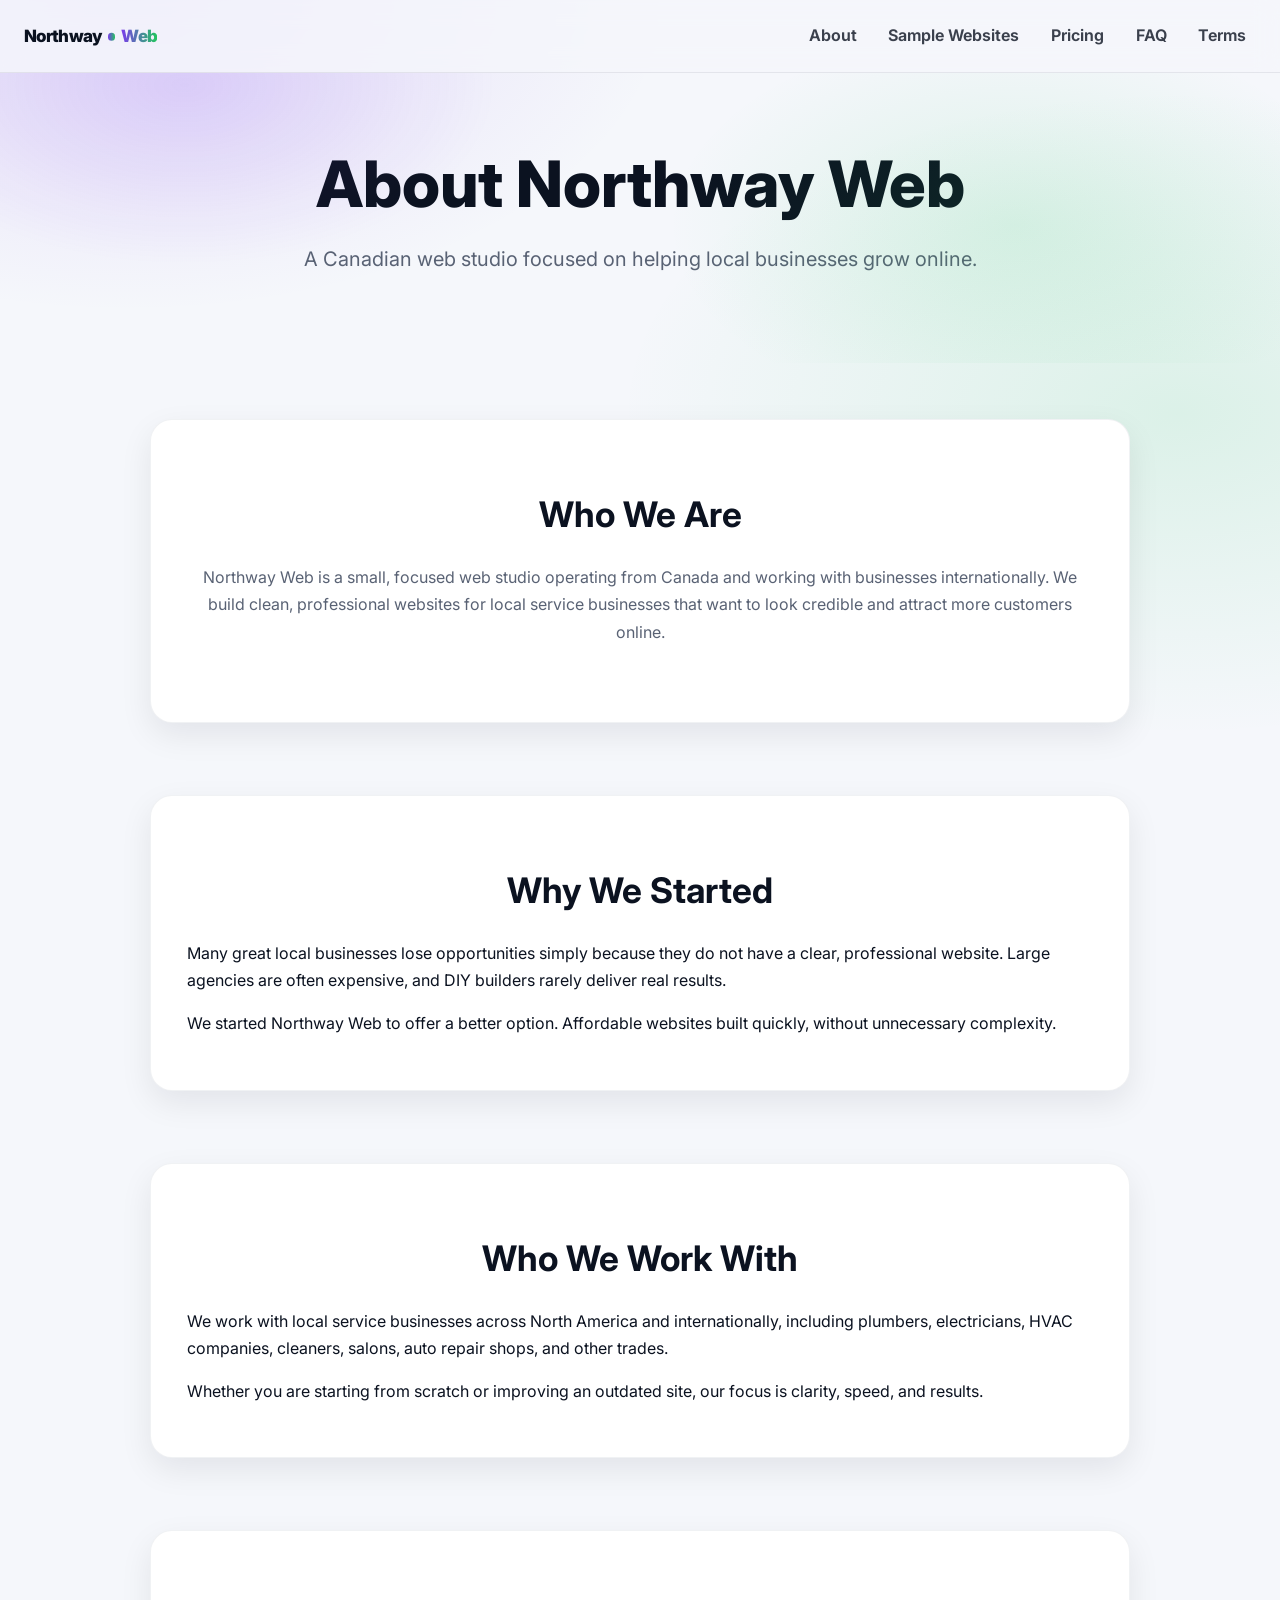
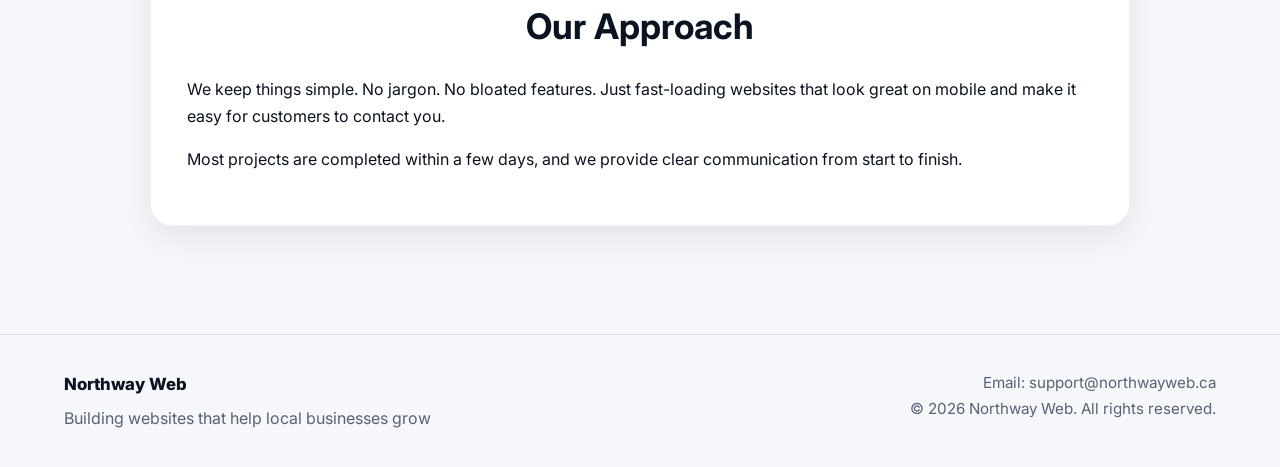
==== commit 785e59ff: "Add terms page and header link" ====
--- a/about.html
+++ b/about.html
@@ -33,6 +33,7 @@
             <a href="/#demo-websites">Sample Websites</a>
             <a href="/#pricing">Pricing</a>
             <a href="/#faq">FAQ</a>
+            <a href="/terms.html">Terms</a>
           </div>
         </div>
       </div>
--- a/css/styles.css
+++ b/css/styles.css
@@ -805,6 +805,18 @@
   }
 }
 
+@keyframes smilePop {
+  0% {
+    transform: scale(0.6) rotate(-12deg);
+  }
+  60% {
+    transform: scale(1.18) rotate(10deg);
+  }
+  100% {
+    transform: scale(1) rotate(0deg);
+  }
+}
+
 .thanks-page .hero {
   padding: 6.25rem 0 4.5rem;
 }
@@ -821,6 +833,11 @@
 
 .thanks-page .footer {
   margin-top: auto;
+}
+
+.thanks-page .top-nav {
+  display: flex;
+  justify-content: center;
 }
 
 .thanks-page h1 {
@@ -830,10 +847,10 @@
   gap: 0.55rem;
 }
 
-.thanks-page .thanks-flower {
+.thanks-page .thanks-emoji {
   display: inline-block;
   transform-origin: 50% 70%;
-  animation: flowerPop 700ms cubic-bezier(.2,.9,.2,1) both;
+  animation: smilePop 900ms cubic-bezier(.2,.9,.2,1) both;
 }
 
 .thanks-page .thanks-actions {
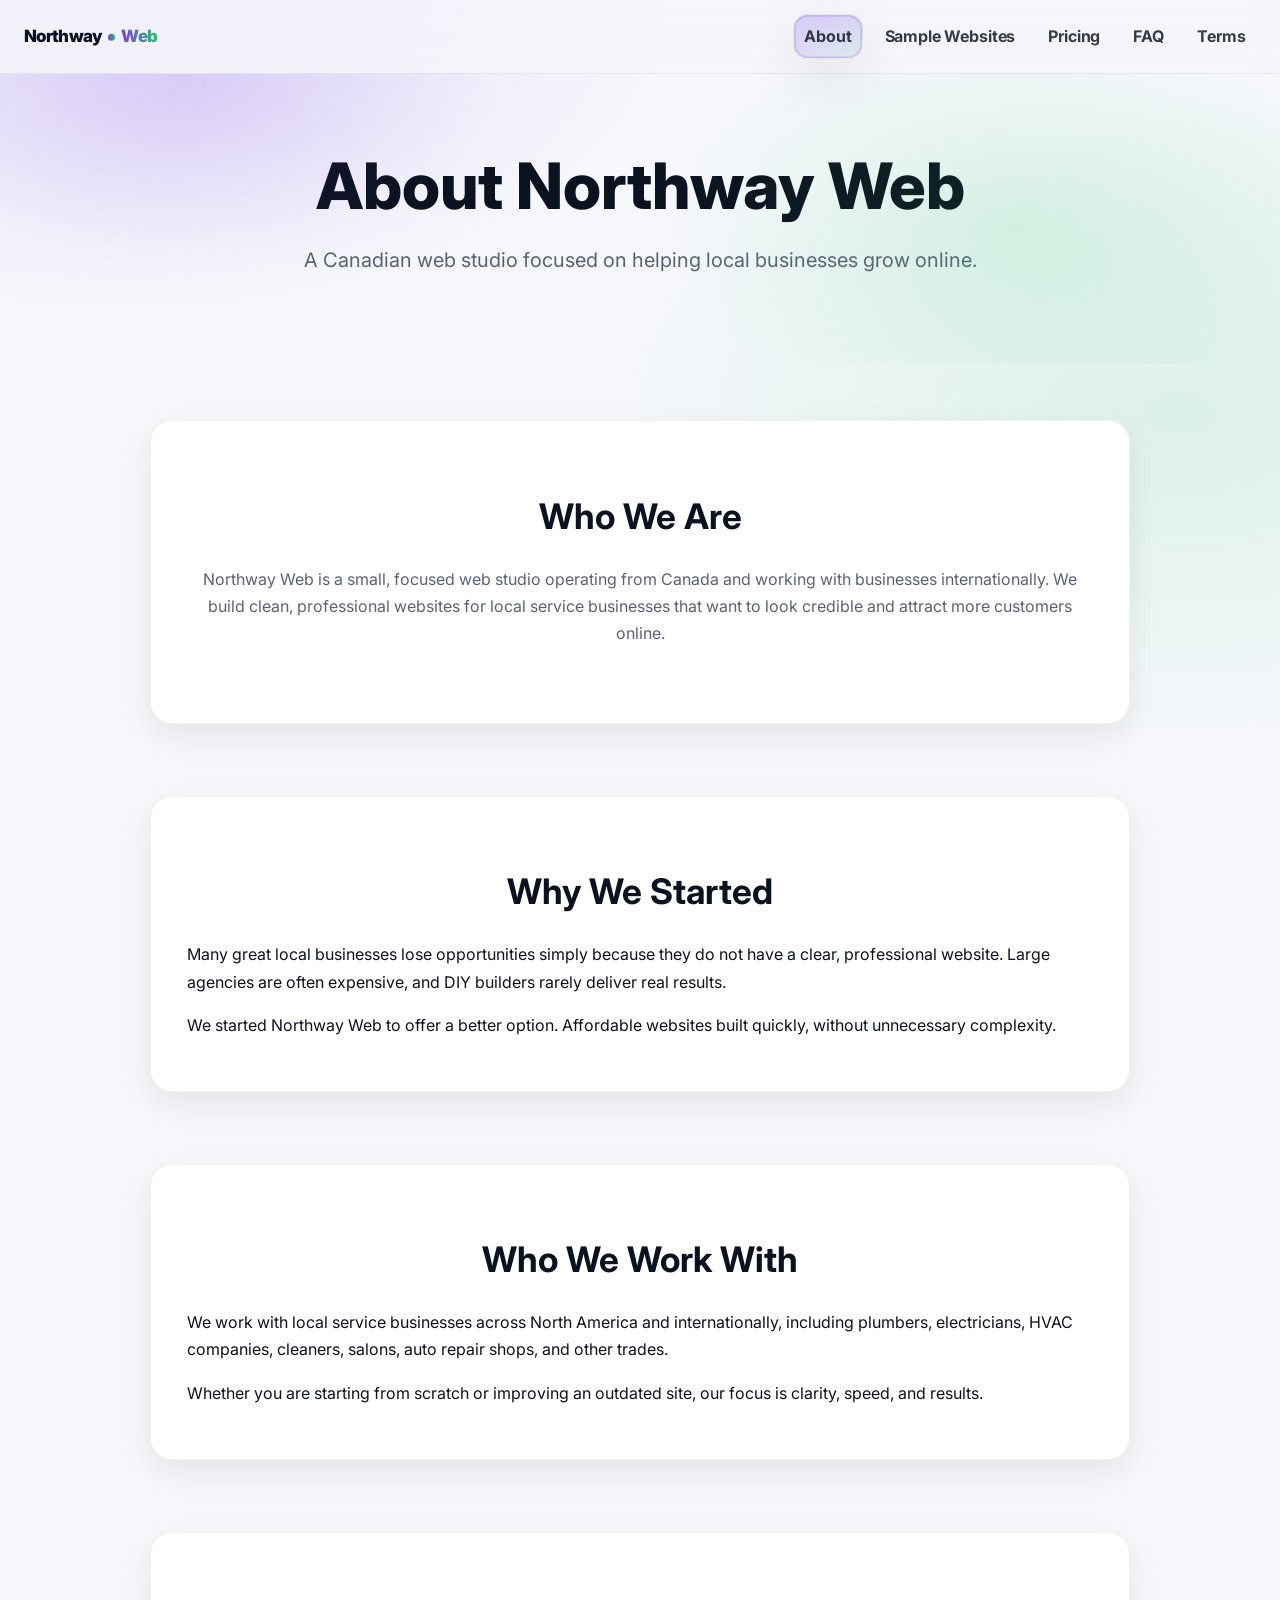
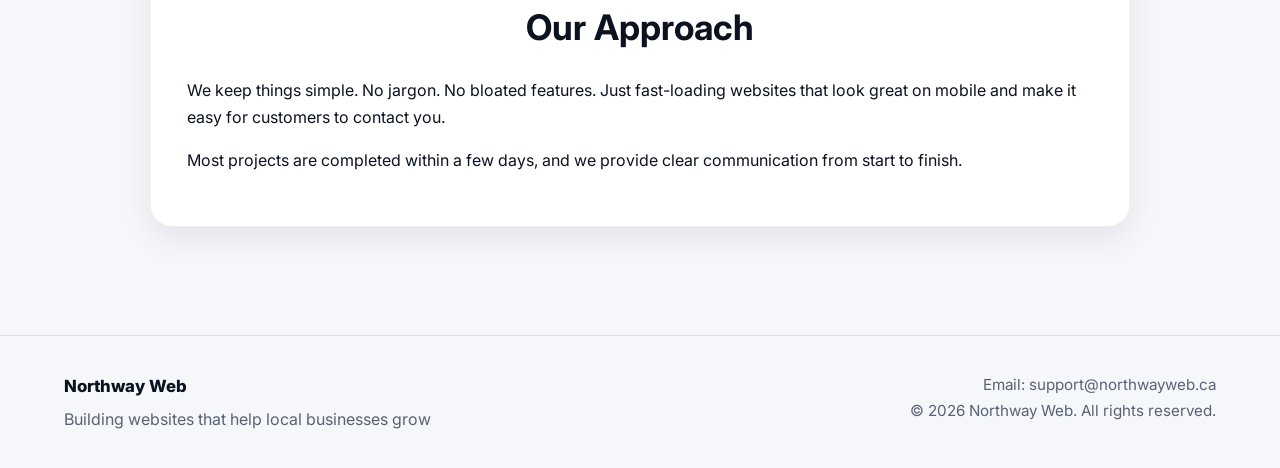
==== commit 970eaa2f: "Nav: glowing active link + brand; section-aware on home" ====
--- a/about.html
+++ b/about.html
@@ -7,7 +7,7 @@
   <link rel="canonical" href="https://northwayweb.ca/about.html" />
   <link rel="icon" type="image/png" href="/assets/northway-logo.png" />
   <link rel="apple-touch-icon" href="/assets/northway-logo.png" />
-  <link rel="stylesheet" href="css/styles.css?v=20260130-04">
+  <link rel="stylesheet" href="css/styles.css?v=20260130-06">
 </head>
 <body class="about-page">
 
@@ -129,6 +129,6 @@
   </div>
 </footer>
 
-  <script src="js/main.js?v=20260130-02"></script>
+  <script src="js/main.js?v=20260130-03"></script>
 </body>
 </html>
--- a/css/styles.css
+++ b/css/styles.css
@@ -274,19 +274,25 @@
 }
 
 .site-nav-links a {
-  color: rgba(11,18,32,0.80);
+  color: rgba(11,18,32,0.82);
   text-decoration: none;
-  font-weight: 650;
-  padding: 0.38rem 0.55rem;
-  border-radius: 12px;
+  font-weight: 700;
+  letter-spacing: -0.01em;
+  padding: 0.42rem 0.6rem;
+  border-radius: 14px;
   background: transparent;
   border: 1px solid transparent;
+  position: relative;
+  isolation: isolate;
+  transition: transform 180ms ease, background 180ms ease, border-color 180ms ease, box-shadow 180ms ease;
 }
 
 .site-nav-links a:hover,
 .site-nav-links a:focus-visible {
-  background: rgba(255,255,255,0.70);
+  background: linear-gradient(135deg, rgba(var(--accent-rgb),0.10), rgba(var(--accent2-rgb),0.08));
   border-color: rgba(15,23,42,0.12);
+  box-shadow: 0 14px 38px rgba(2,8,23,0.10);
+  transform: translateY(-1px);
   outline: none;
 }
 
@@ -358,6 +364,8 @@
   justify-self: start;
   align-self: center;
   gap: 0.55rem;
+  position: relative;
+  isolation: isolate;
 }
 
 .brand-wordmark {
@@ -396,6 +404,55 @@
 .brand-logo:focus-visible {
   box-shadow: 0 14px 38px rgba(2,8,23,0.10);
   outline: none;
+}
+
+.site-nav-links a.is-current,
+.brand-logo.is-current {
+  background: linear-gradient(135deg, rgba(var(--accent-rgb),0.14), rgba(var(--accent2-rgb),0.10));
+  border-color: rgba(15,23,42,0.14);
+  box-shadow: 0 18px 54px rgba(2,8,23,0.10), 0 0 0 1px rgba(var(--accent-rgb),0.12) inset;
+  animation: nwNavGlow 2.8s ease-in-out infinite;
+}
+
+.site-nav-links a.is-current::after,
+.brand-logo.is-current::after {
+  content: "";
+  position: absolute;
+  inset: -2px;
+  border-radius: inherit;
+  background: radial-gradient(420px 120px at 50% 0%, rgba(var(--accent-rgb),0.22), transparent 62%);
+  opacity: 0.55;
+  pointer-events: none;
+  z-index: -1;
+  animation: nwGlowSheen 2.8s ease-in-out infinite;
+}
+
+@keyframes nwNavGlow {
+  0%, 100% {
+    box-shadow: 0 16px 46px rgba(2,8,23,0.08), 0 0 0 1px rgba(var(--accent-rgb),0.10) inset;
+    transform: translateY(0);
+  }
+  50% {
+    box-shadow: 0 22px 68px rgba(2,8,23,0.12), 0 0 0 1px rgba(var(--accent-rgb),0.16) inset;
+    transform: translateY(-1px);
+  }
+}
+
+@keyframes nwGlowSheen {
+  0%, 100% { opacity: 0.42; }
+  50% { opacity: 0.72; }
+}
+
+@media (prefers-reduced-motion: reduce) {
+  .site-nav-links a.is-current,
+  .brand-logo.is-current {
+    animation: none;
+  }
+
+  .site-nav-links a.is-current::after,
+  .brand-logo.is-current::after {
+    animation: none;
+  }
 }
 
 .nav-btn {
@@ -498,6 +555,17 @@
 
   .about-page header.hero h1,
   .about-page header.hero .supporting {
+    margin-left: auto;
+    margin-right: auto;
+    text-align: center;
+  }
+
+  .terms-page header.hero {
+    text-align: center;
+  }
+
+  .terms-page header.hero h1,
+  .terms-page header.hero .supporting {
     margin-left: auto;
     margin-right: auto;
     text-align: center;
@@ -1164,6 +1232,35 @@
   padding: 2.25rem 2.25rem;
 }
 
+.terms-page main {
+  padding: 1.25rem 0 4.5rem;
+}
+
+.terms-page main section {
+  padding: 2.25rem 0;
+}
+
+.terms-page main section + section::before {
+  display: none;
+}
+
+.terms-page main section .container {
+  max-width: 980px;
+  background: white;
+  border: 1px solid rgba(15,47,68,0.06);
+  border-radius: 22px;
+  box-shadow: var(--shadow-sm);
+  padding: 2.25rem 2.25rem;
+  text-align: center;
+}
+
+.terms-page .pricing-features {
+  display: inline-block;
+  text-align: left;
+  margin-left: auto;
+  margin-right: auto;
+}
+
 @media (max-width: 600px) {
   .about-page main {
     padding: 0.75rem 0 4rem;
@@ -1174,6 +1271,19 @@
   }
 
   .about-page main section .container {
+    padding: 1.6rem 1.3rem;
+    border-radius: 18px;
+  }
+
+  .terms-page main {
+    padding: 0.75rem 0 4rem;
+  }
+
+  .terms-page main section {
+    padding: 1.5rem 0;
+  }
+
+  .terms-page main section .container {
     padding: 1.6rem 1.3rem;
     border-radius: 18px;
   }
